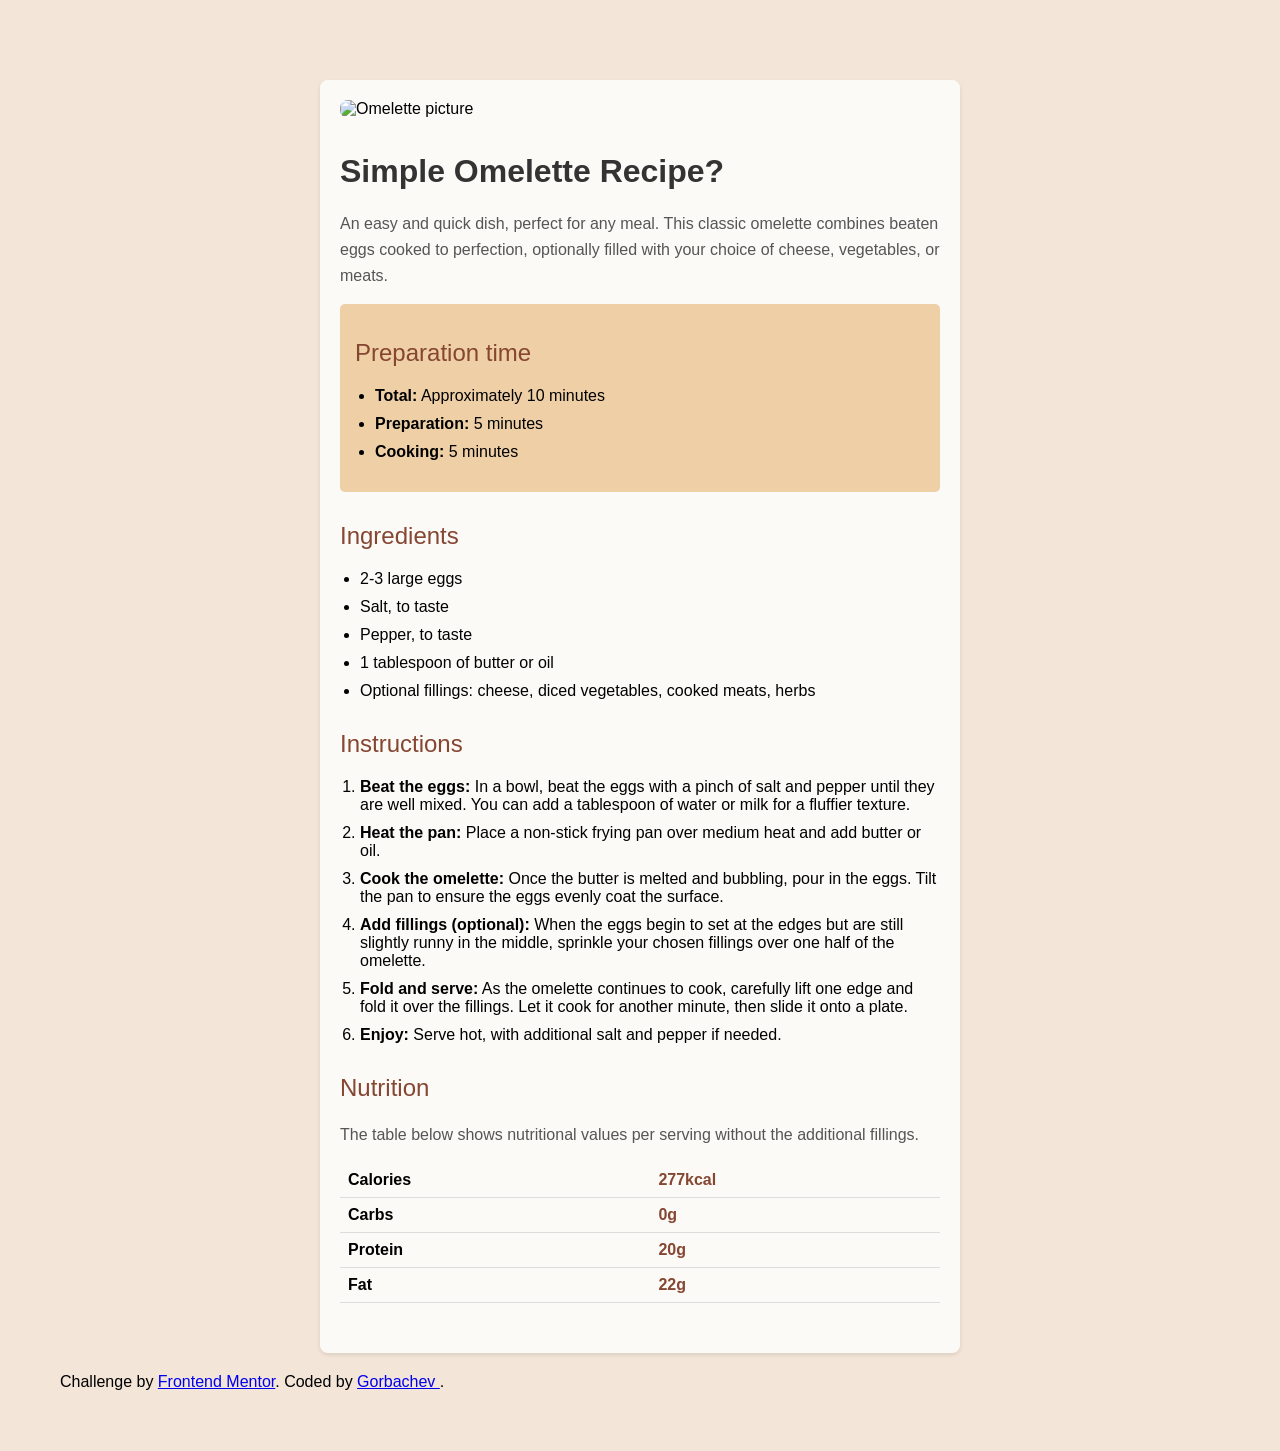
==== recipe-page-main/index.html @ 4b2211cf "recipe commit" ====
<!DOCTYPE html>
<html lang="en">
<head>
  <meta charset="UTF-8">
  <meta name="viewport" content="width=device-width, initial-scale=1.0"> <!-- displays site properly based on user's device -->

  <link rel="icon" type="image/png" sizes="32x32" href="./assets/images/favicon-32x32.png">
  <link rel="stylesheet" href="recipe.css">
  <title>Simple Omelette Recipe</title>

  
  
</head>

<body>

  <div class="container">
<img src="assets/images/image-omelette.jpeg" alt="Omelette picture">
 <h1 class="header"> Simple Omelette Recipe?</h1>

 <p> An easy and quick dish, perfect for any meal. This classic omelette combines beaten eggs cooked 
  to perfection, optionally filled with your choice of cheese, vegetables, or meats.</p>



<section class="Prep">
  <h1>Preparation time</h1>

 <ul>
   <li><strong>Total:</strong> Approximately 10 minutes</li>
  <li><strong>Preparation:</strong> 5 minutes</li>
  <li><strong>Cooking:</strong> 5 minutes</li>
  </ul>
</section>

<section class="ingredients">
 <h1> Ingredients</h1>

<ul>
  <li>2-3 large eggs</li>
 <li> Salt, to taste</li>
<li>Pepper, to taste</li>
<li>  1 tablespoon of butter or oil</li>
  <li>Optional fillings: cheese, diced vegetables, cooked meats, herbs</li>
</ul>
</section>

<section class="instructions">
  <h1>Instructions</h1>
<ol>
 <li><strong>Beat the eggs:</strong> In a bowl, beat the eggs with a pinch of salt and pepper until they are well mixed. 
  You can add a tablespoon of water or milk for a fluffier texture.</li>

 <li> <strong>Heat the pan:</strong> Place a non-stick frying pan over medium heat and add butter or oil.</li>

<li><strong>Cook the omelette:</strong> Once the butter is melted and bubbling, pour in the eggs. Tilt the pan to ensure 
  the eggs evenly coat the surface.</li>

 <li> <strong>Add fillings (optional):</strong> When the eggs begin to set at the edges but are still slightly runny in the 
  middle, sprinkle your chosen fillings over one half of the omelette.</li>

 <li> <strong>Fold and serve:</strong> As the omelette continues to cook, carefully lift one edge and fold it over the 
  fillings. Let it cook for another minute, then slide it onto a plate.</li>

 <li> <strong>Enjoy:</strong> Serve hot, with additional salt and pepper if needed.</li>
</ol>
</section>

<section class="nutrition">
  <h1>Nutrition</h1>

 <p> The table below shows nutritional values per serving without the additional fillings.</p>
<table>
  <tr>
 <th>Calories</th>
 <td> 277kcal</td>
 </tr>

 <tr>
 <th> Carbs</th >
 <td>0g</td>
 </tr>

 <tr>
 <th> Protein</th>
 <td>20g</td>
</tr>

<tr>
 <th> Fat</th>
 <td> 22g</td>
  </table>
</tr>
</section>


  </div>
  <div class="attribution">
    Challenge by <a href="https://www.frontendmentor.io?ref=challenge" target="_blank">Frontend Mentor</a>. 
    Coded by <a href="#">Gorbachev  </a>. 
  </div>
</body>
</html>
---- recipe-page-main/recipe.css ----
body{
    font-family: Arial, sans-serif;
    background-color: #f3e5d8;
    margin:0;
    padding: 60px;
  }
  
  .container {
    max-width: 600px;
    margin: 20px auto;
    padding: 20px;
    background-color:hsl(0 0% 100% / 0.8);
    border-radius: 8px;
    box-shadow: 0 2px 4px rgba(0,0,0,0.1);
  }
  
  img {
    width: 100%;
    height: auto;
    border-radius: 8px;
    margin-bottom: 15px;
  }
  
  .header{
    color: #333;
    margin-top: 20px;
    font-family: Arial, Helvetica, sans-serif;
    font-weight: 600;
  }
  h1{
    color: hsl(14,45%,36%);
    font-weight: 400;
  }
  p {
    color: #555;
    line-height: 1.6;
  }
section{
    margin-bottom: 30px;
}
ul,ol{
    padding-left: 20px;
}
li{
    margin-bottom: 10px;
}
.Prep{
    background:rgb(238, 207, 166);
    padding: 15px;
    border-radius: 5px;
}    
table {
    width: 100%;
    border-collapse: collapse;
    margin-top: 15px;
}
th,td {
    border-bottom: 1px solid #ddd;
    padding: 8px;
    text-align: left;
}
  th {
    font-weight: bold;
  }  
td{
  color: hsl(14,45%,36%);
  font-weight: bold;
}
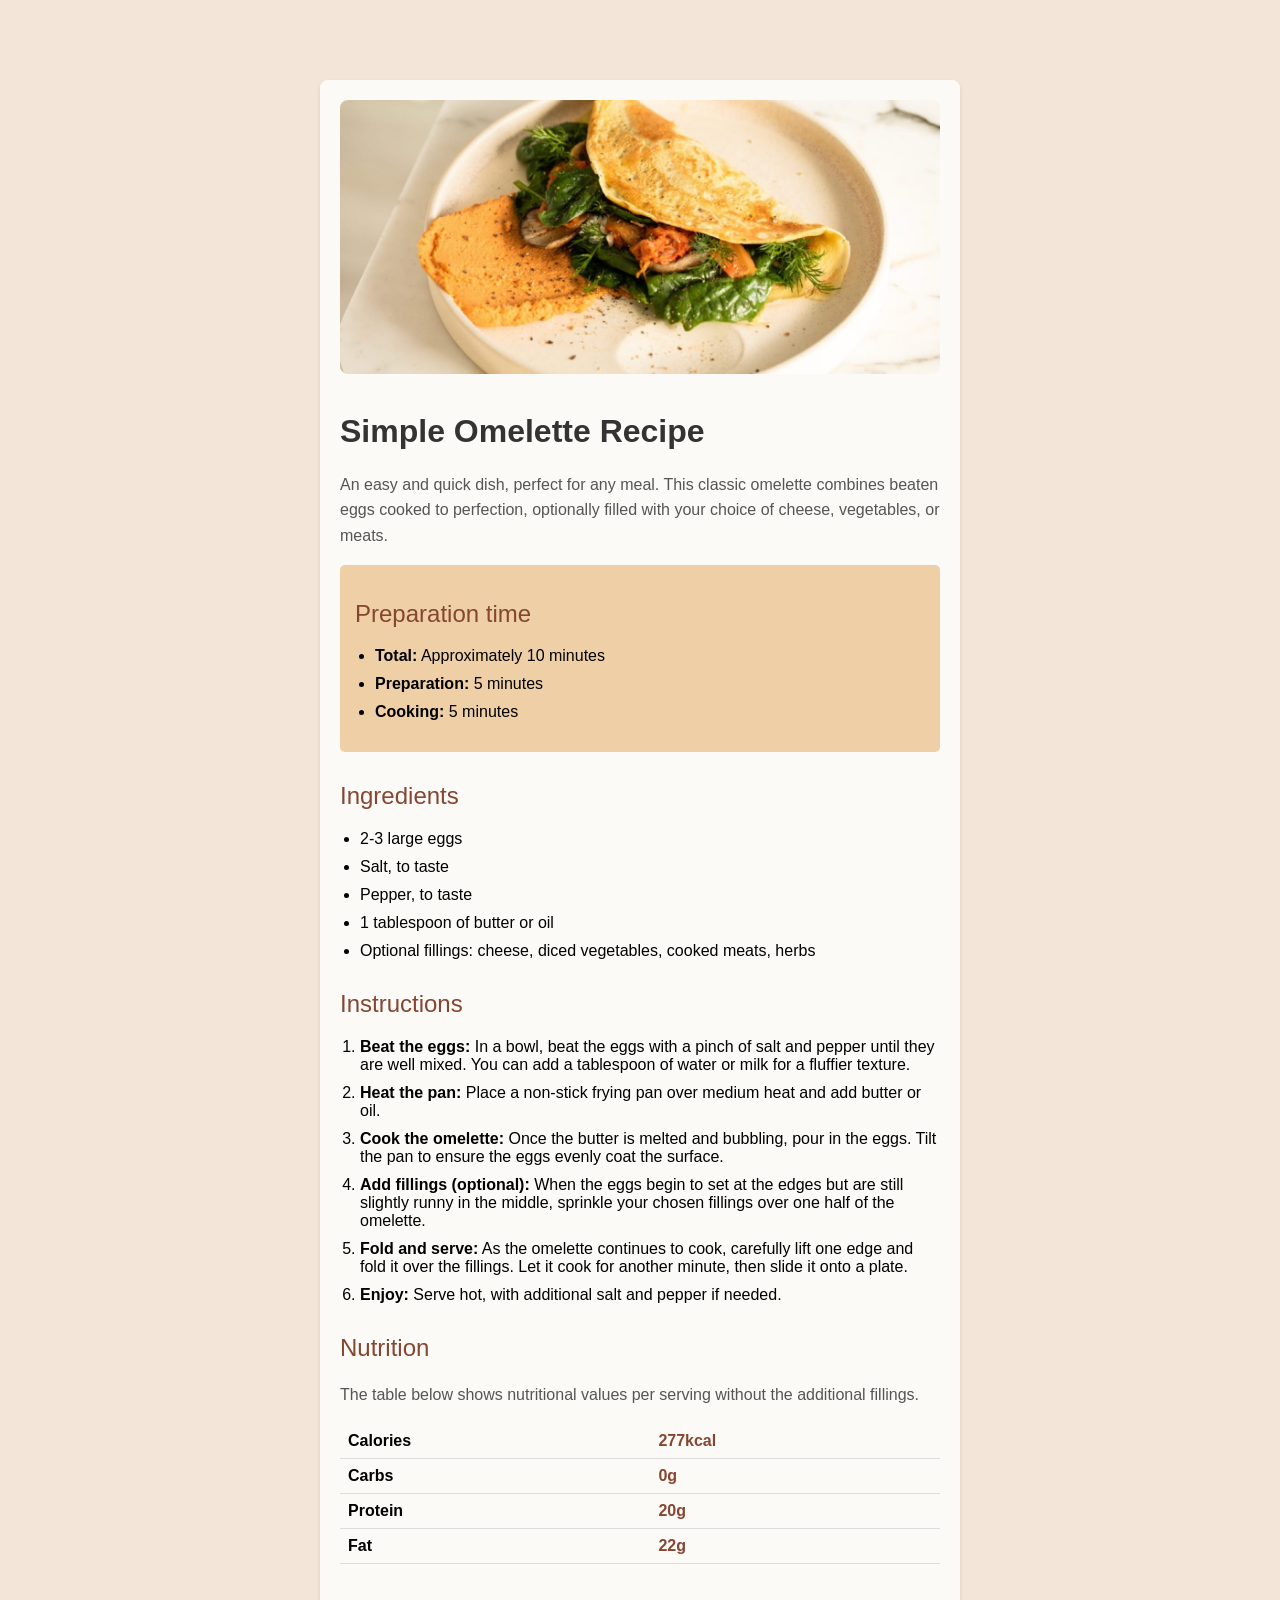
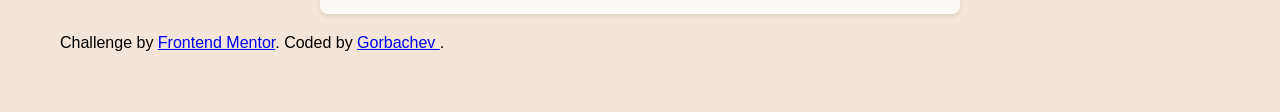
==== commit 04bfe4ca: "recipe commit" ====
--- a/recipe-page-main/index.html
+++ b/recipe-page-main/index.html
@@ -15,8 +15,8 @@
 <body>
 
   <div class="container">
-<img src="assets/images/image-omelette.jpeg" alt="Omelette picture">
- <h1 class="header"> Simple Omelette Recipe?</h1>
+    <img src="../WhatsApp Image 2026-03-23 at 12.48.31 PM.jpeg" alt="Omelette picture">
+    <h1 class="header">Simple Omelette Recipe</h1>
 
  <p> An easy and quick dish, perfect for any meal. This classic omelette combines beaten eggs cooked 
   to perfection, optionally filled with your choice of cheese, vegetables, or meats.</p>
